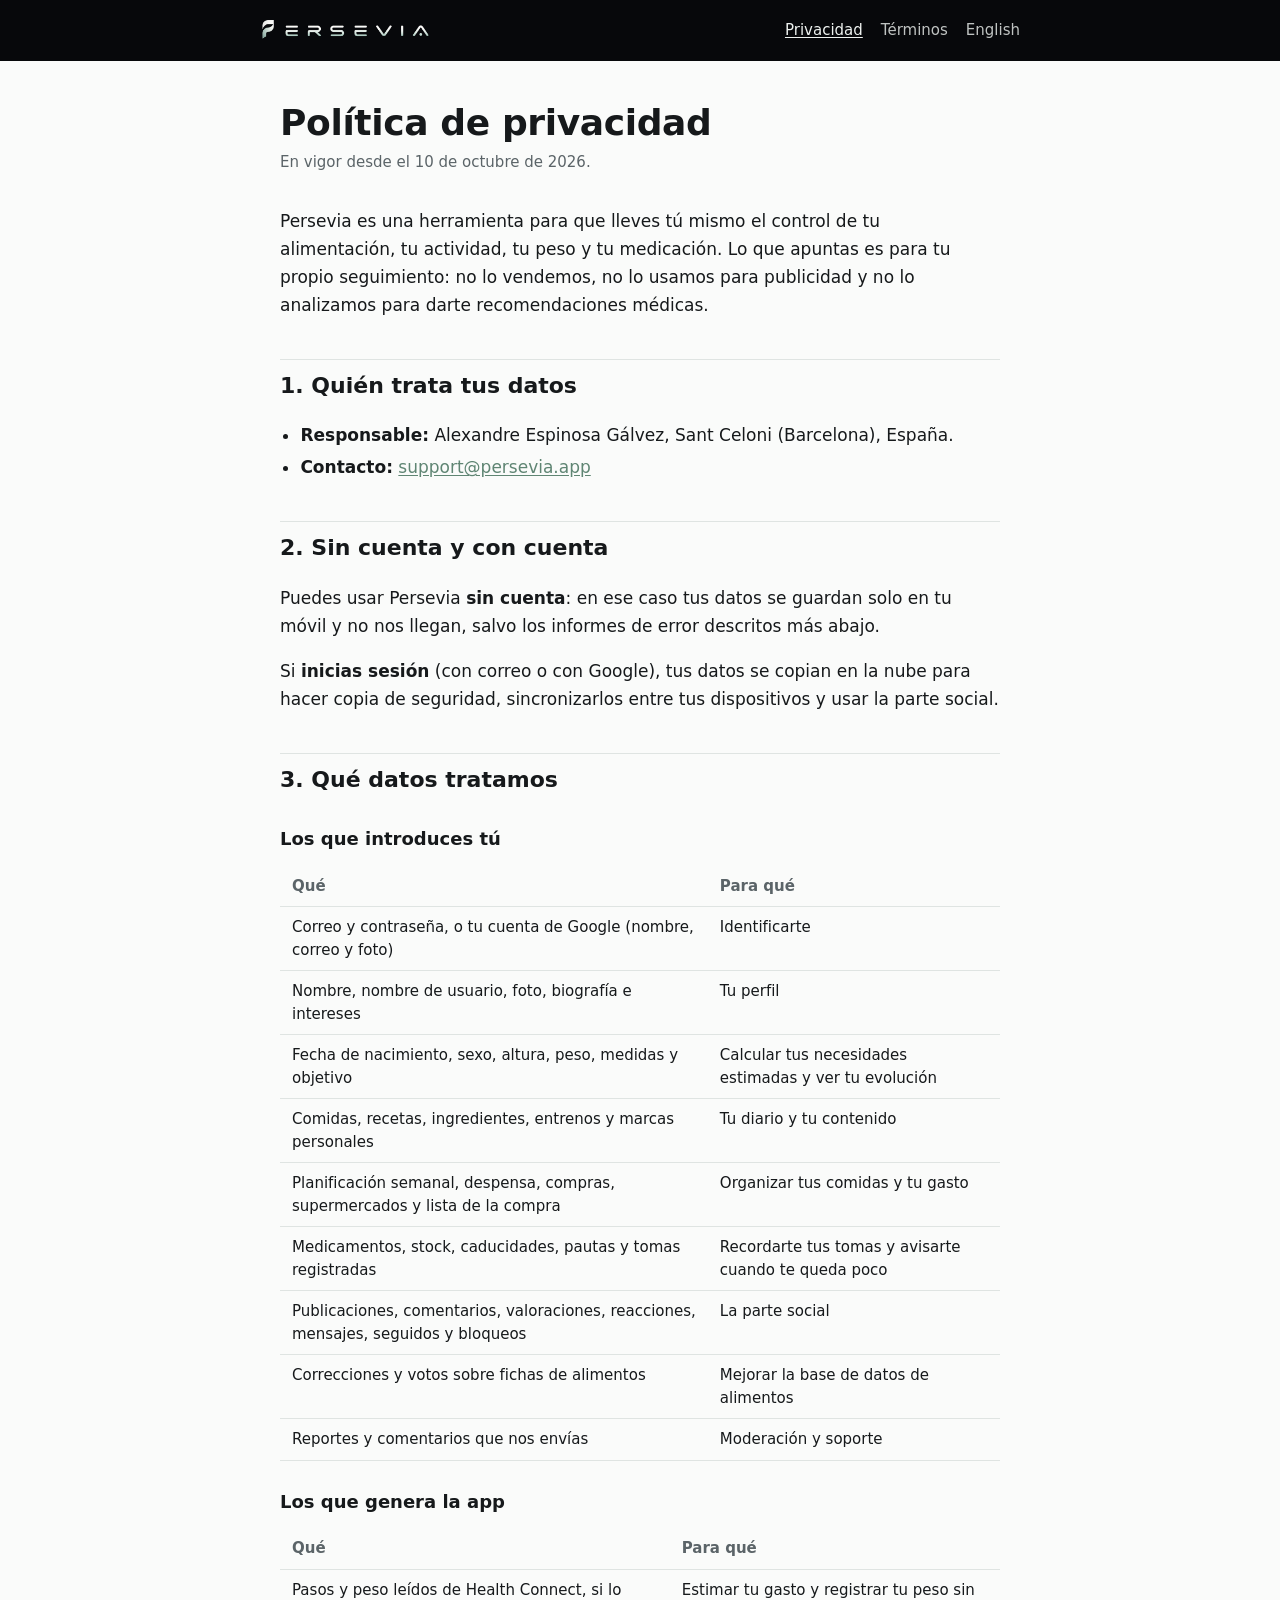
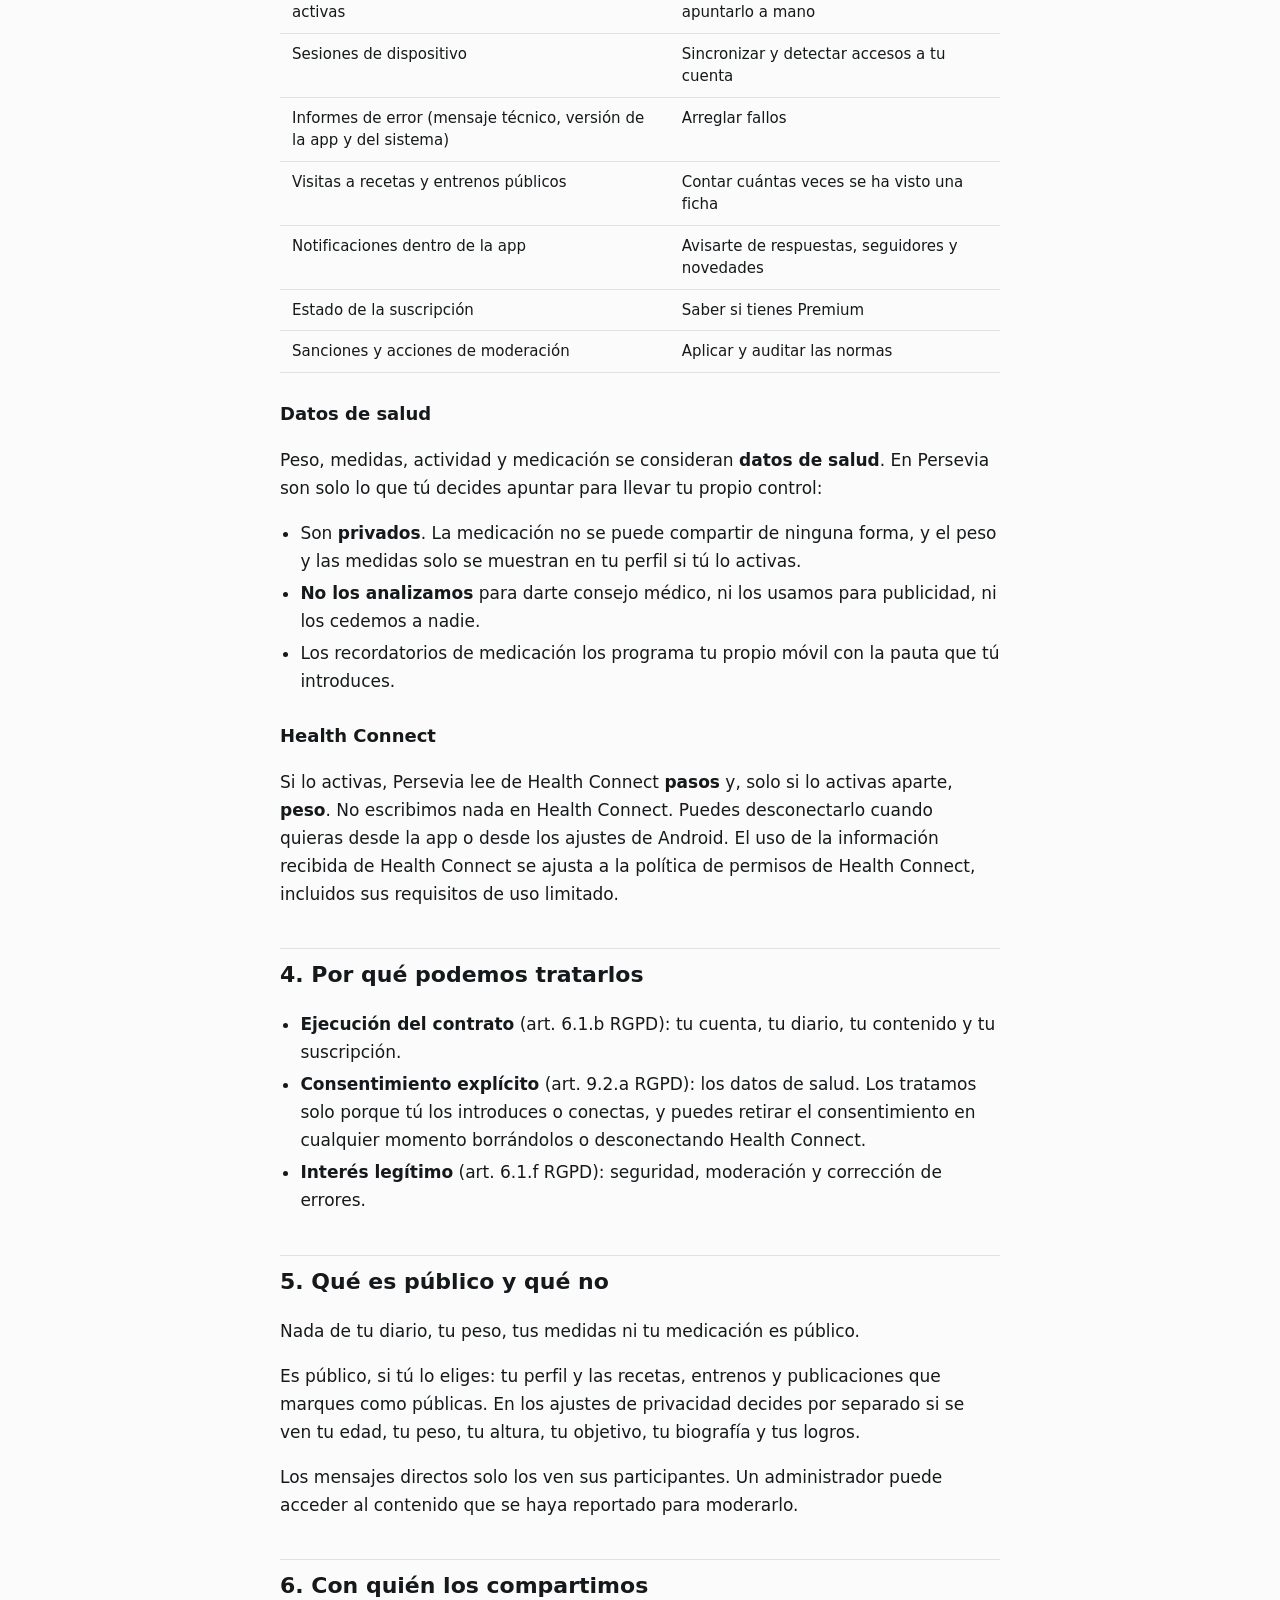
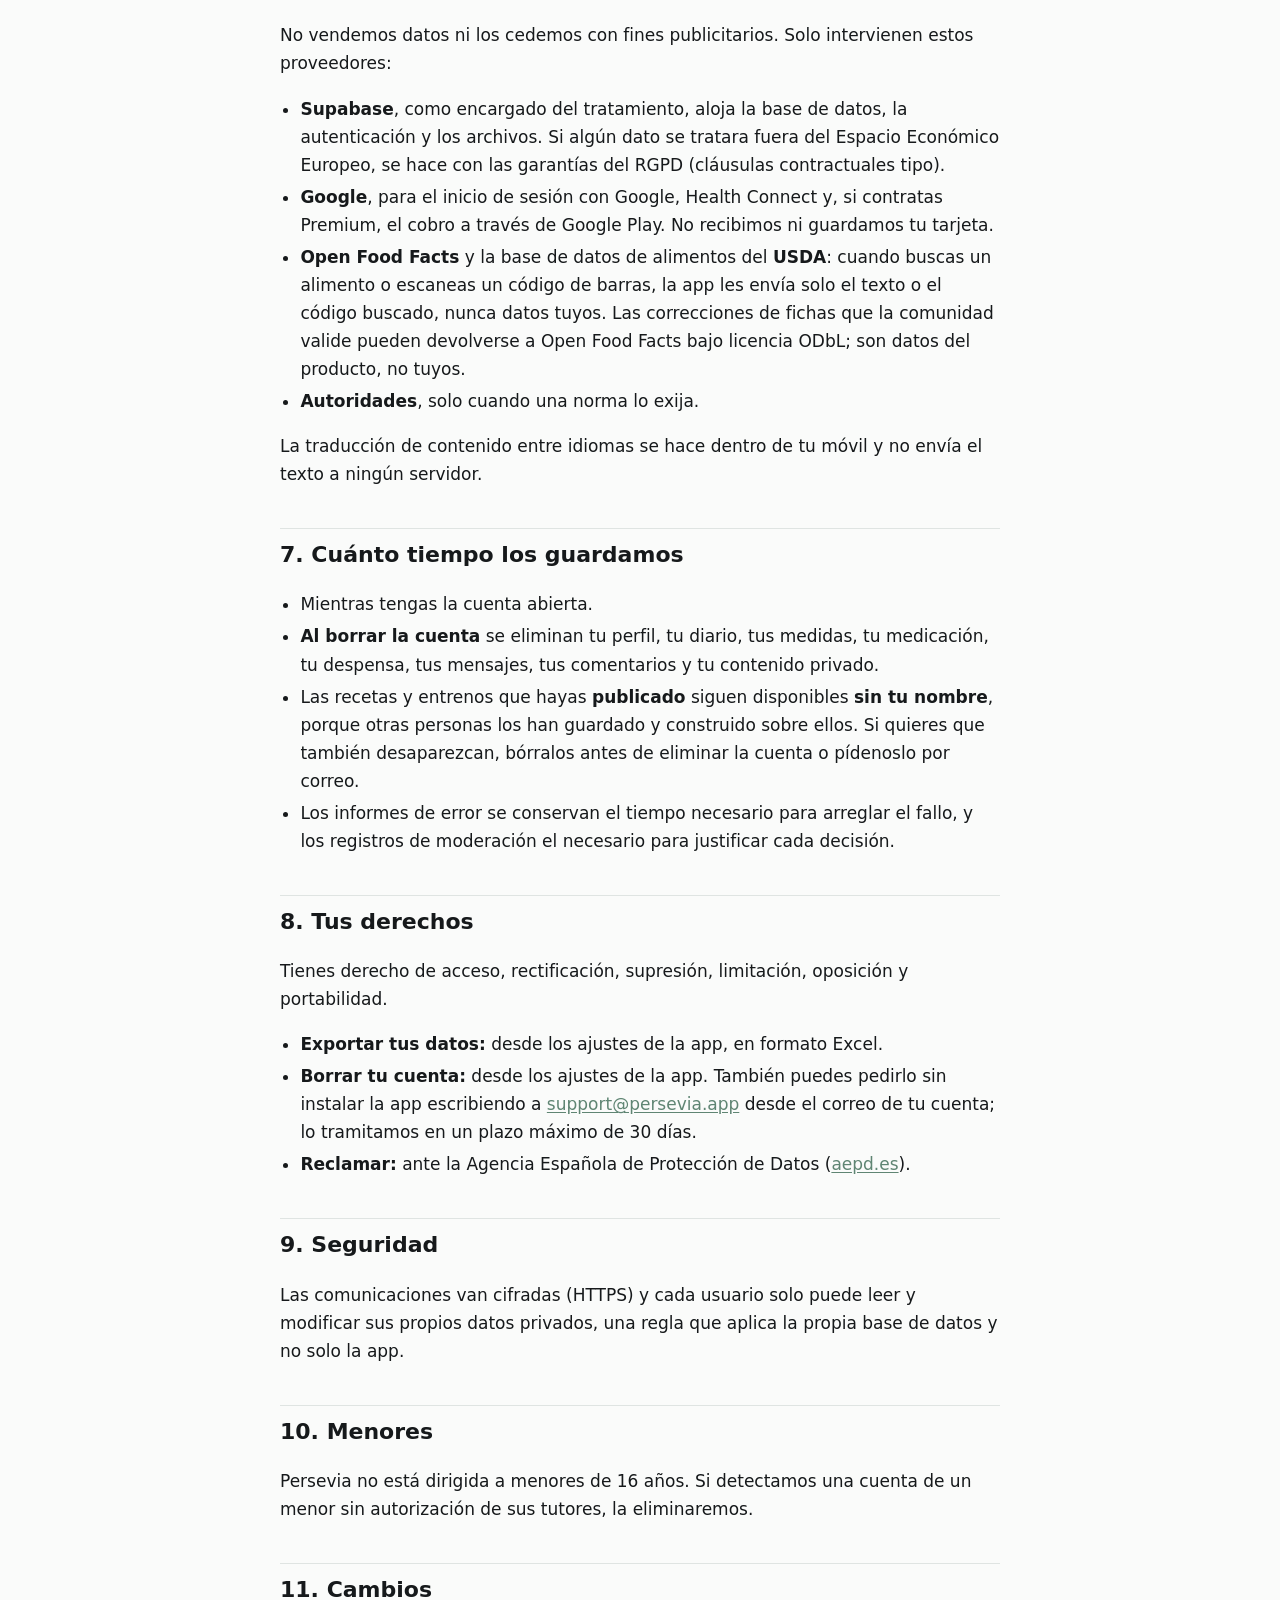
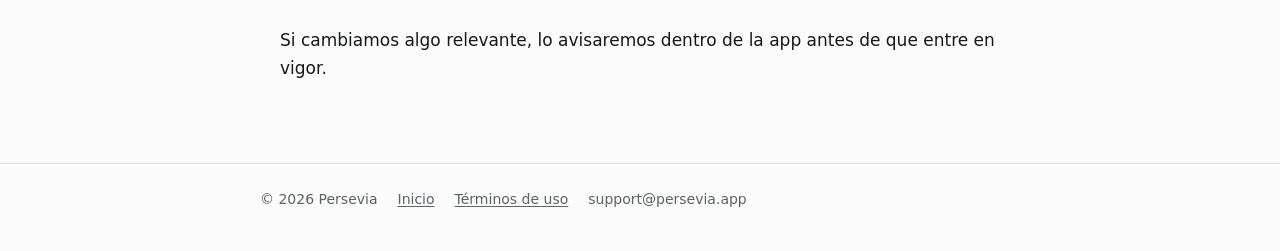
==== privacidad/index.html @ b507221a "Persevia website: home, privacy policy and terms (es/en) Co-Authored-By: Claude Opus 5.5 (1M context" ====
<!doctype html>
<html lang="es">
<head>
<meta charset="utf-8">
<meta name="viewport" content="width=device-width, initial-scale=1">
<title>Política de privacidad · Persevia</title>
<meta name="description" content="Qué datos trata Persevia, para qué, con quién y cómo ejercer tus derechos.">
<link rel="icon" href="../assets/favicon-32.png" sizes="32x32">
<link rel="apple-touch-icon" href="../assets/apple-touch-icon.png">
<link rel="alternate" hreflang="en" href="https://persevia.app/en/privacy/">
<link rel="stylesheet" href="../assets/style.css">
</head>
<body>
<header class="top"><div class="top-inner">
  <a href="../"><img src="../assets/logo.png" alt="Persevia"></a>
  <nav>
    <a href="./" aria-current="page">Privacidad</a>
    <a href="../terminos/">Términos</a>
    <a href="../en/privacy/" hreflang="en" lang="en">English</a>
  </nav>
</div></header>

<main class="doc">
  <h1>Política de privacidad</h1>
  <p class="meta">En vigor desde el 10 de octubre de 2026.</p>

  <p>Persevia es una herramienta para que lleves tú mismo el control de tu alimentación, tu actividad, tu peso y tu medicación. Lo que apuntas es para tu propio seguimiento: no lo vendemos, no lo usamos para publicidad y no lo analizamos para darte recomendaciones médicas.</p>

  <h2>1. Quién trata tus datos</h2>
  <ul>
    <li><strong>Responsable:</strong> Alexandre Espinosa Gálvez, Sant Celoni (Barcelona), España.</li>
    <li><strong>Contacto:</strong> <a href="mailto:support@persevia.app">support@persevia.app</a></li>
  </ul>

  <h2>2. Sin cuenta y con cuenta</h2>
  <p>Puedes usar Persevia <strong>sin cuenta</strong>: en ese caso tus datos se guardan solo en tu móvil y no nos llegan, salvo los informes de error descritos más abajo.</p>
  <p>Si <strong>inicias sesión</strong> (con correo o con Google), tus datos se copian en la nube para hacer copia de seguridad, sincronizarlos entre tus dispositivos y usar la parte social.</p>

  <h2>3. Qué datos tratamos</h2>
  <h3>Los que introduces tú</h3>
  <div class="table-wrap"><table>
    <thead><tr><th>Qué</th><th>Para qué</th></tr></thead>
    <tbody>
      <tr><td>Correo y contraseña, o tu cuenta de Google (nombre, correo y foto)</td><td>Identificarte</td></tr>
      <tr><td>Nombre, nombre de usuario, foto, biografía e intereses</td><td>Tu perfil</td></tr>
      <tr><td>Fecha de nacimiento, sexo, altura, peso, medidas y objetivo</td><td>Calcular tus necesidades estimadas y ver tu evolución</td></tr>
      <tr><td>Comidas, recetas, ingredientes, entrenos y marcas personales</td><td>Tu diario y tu contenido</td></tr>
      <tr><td>Planificación semanal, despensa, compras, supermercados y lista de la compra</td><td>Organizar tus comidas y tu gasto</td></tr>
      <tr><td>Medicamentos, stock, caducidades, pautas y tomas registradas</td><td>Recordarte tus tomas y avisarte cuando te queda poco</td></tr>
      <tr><td>Publicaciones, comentarios, valoraciones, reacciones, mensajes, seguidos y bloqueos</td><td>La parte social</td></tr>
      <tr><td>Correcciones y votos sobre fichas de alimentos</td><td>Mejorar la base de datos de alimentos</td></tr>
      <tr><td>Reportes y comentarios que nos envías</td><td>Moderación y soporte</td></tr>
    </tbody>
  </table></div>

  <h3>Los que genera la app</h3>
  <div class="table-wrap"><table>
    <thead><tr><th>Qué</th><th>Para qué</th></tr></thead>
    <tbody>
      <tr><td>Pasos y peso leídos de Health Connect, si lo activas</td><td>Estimar tu gasto y registrar tu peso sin apuntarlo a mano</td></tr>
      <tr><td>Sesiones de dispositivo</td><td>Sincronizar y detectar accesos a tu cuenta</td></tr>
      <tr><td>Informes de error (mensaje técnico, versión de la app y del sistema)</td><td>Arreglar fallos</td></tr>
      <tr><td>Visitas a recetas y entrenos públicos</td><td>Contar cuántas veces se ha visto una ficha</td></tr>
      <tr><td>Notificaciones dentro de la app</td><td>Avisarte de respuestas, seguidores y novedades</td></tr>
      <tr><td>Estado de la suscripción</td><td>Saber si tienes Premium</td></tr>
      <tr><td>Sanciones y acciones de moderación</td><td>Aplicar y auditar las normas</td></tr>
    </tbody>
  </table></div>

  <h3>Datos de salud</h3>
  <p>Peso, medidas, actividad y medicación se consideran <strong>datos de salud</strong>. En Persevia son solo lo que tú decides apuntar para llevar tu propio control:</p>
  <ul>
    <li>Son <strong>privados</strong>. La medicación no se puede compartir de ninguna forma, y el peso y las medidas solo se muestran en tu perfil si tú lo activas.</li>
    <li><strong>No los analizamos</strong> para darte consejo médico, ni los usamos para publicidad, ni los cedemos a nadie.</li>
    <li>Los recordatorios de medicación los programa tu propio móvil con la pauta que tú introduces.</li>
  </ul>

  <h3>Health Connect</h3>
  <p>Si lo activas, Persevia lee de Health Connect <strong>pasos</strong> y, solo si lo activas aparte, <strong>peso</strong>. No escribimos nada en Health Connect. Puedes desconectarlo cuando quieras desde la app o desde los ajustes de Android. El uso de la información recibida de Health Connect se ajusta a la política de permisos de Health Connect, incluidos sus requisitos de uso limitado.</p>

  <h2>4. Por qué podemos tratarlos</h2>
  <ul>
    <li><strong>Ejecución del contrato</strong> (art. 6.1.b RGPD): tu cuenta, tu diario, tu contenido y tu suscripción.</li>
    <li><strong>Consentimiento explícito</strong> (art. 9.2.a RGPD): los datos de salud. Los tratamos solo porque tú los introduces o conectas, y puedes retirar el consentimiento en cualquier momento borrándolos o desconectando Health Connect.</li>
    <li><strong>Interés legítimo</strong> (art. 6.1.f RGPD): seguridad, moderación y corrección de errores.</li>
  </ul>

  <h2>5. Qué es público y qué no</h2>
  <p>Nada de tu diario, tu peso, tus medidas ni tu medicación es público.</p>
  <p>Es público, si tú lo eliges: tu perfil y las recetas, entrenos y publicaciones que marques como públicas. En los ajustes de privacidad decides por separado si se ven tu edad, tu peso, tu altura, tu objetivo, tu biografía y tus logros.</p>
  <p>Los mensajes directos solo los ven sus participantes. Un administrador puede acceder al contenido que se haya reportado para moderarlo.</p>

  <h2>6. Con quién los compartimos</h2>
  <p>No vendemos datos ni los cedemos con fines publicitarios. Solo intervienen estos proveedores:</p>
  <ul>
    <li><strong>Supabase</strong>, como encargado del tratamiento, aloja la base de datos, la autenticación y los archivos. Si algún dato se tratara fuera del Espacio Económico Europeo, se hace con las garantías del RGPD (cláusulas contractuales tipo).</li>
    <li><strong>Google</strong>, para el inicio de sesión con Google, Health Connect y, si contratas Premium, el cobro a través de Google Play. No recibimos ni guardamos tu tarjeta.</li>
    <li><strong>Open Food Facts</strong> y la base de datos de alimentos del <strong>USDA</strong>: cuando buscas un alimento o escaneas un código de barras, la app les envía solo el texto o el código buscado, nunca datos tuyos. Las correcciones de fichas que la comunidad valide pueden devolverse a Open Food Facts bajo licencia ODbL; son datos del producto, no tuyos.</li>
    <li><strong>Autoridades</strong>, solo cuando una norma lo exija.</li>
  </ul>
  <p>La traducción de contenido entre idiomas se hace dentro de tu móvil y no envía el texto a ningún servidor.</p>

  <h2>7. Cuánto tiempo los guardamos</h2>
  <ul>
    <li>Mientras tengas la cuenta abierta.</li>
    <li><strong>Al borrar la cuenta</strong> se eliminan tu perfil, tu diario, tus medidas, tu medicación, tu despensa, tus mensajes, tus comentarios y tu contenido privado.</li>
    <li>Las recetas y entrenos que hayas <strong>publicado</strong> siguen disponibles <strong>sin tu nombre</strong>, porque otras personas los han guardado y construido sobre ellos. Si quieres que también desaparezcan, bórralos antes de eliminar la cuenta o pídenoslo por correo.</li>
    <li>Los informes de error se conservan el tiempo necesario para arreglar el fallo, y los registros de moderación el necesario para justificar cada decisión.</li>
  </ul>

  <h2>8. Tus derechos</h2>
  <p>Tienes derecho de acceso, rectificación, supresión, limitación, oposición y portabilidad.</p>
  <ul>
    <li><strong>Exportar tus datos:</strong> desde los ajustes de la app, en formato Excel.</li>
    <li><strong>Borrar tu cuenta:</strong> desde los ajustes de la app. También puedes pedirlo sin instalar la app escribiendo a <a href="mailto:support@persevia.app">support@persevia.app</a> desde el correo de tu cuenta; lo tramitamos en un plazo máximo de 30 días.</li>
    <li><strong>Reclamar:</strong> ante la Agencia Española de Protección de Datos (<a href="https://www.aepd.es">aepd.es</a>).</li>
  </ul>

  <h2>9. Seguridad</h2>
  <p>Las comunicaciones van cifradas (HTTPS) y cada usuario solo puede leer y modificar sus propios datos privados, una regla que aplica la propia base de datos y no solo la app.</p>

  <h2>10. Menores</h2>
  <p>Persevia no está dirigida a menores de 16 años. Si detectamos una cuenta de un menor sin autorización de sus tutores, la eliminaremos.</p>

  <h2>11. Cambios</h2>
  <p>Si cambiamos algo relevante, lo avisaremos dentro de la app antes de que entre en vigor.</p>
</main>

<footer><div class="inner">
  <span>© 2026 Persevia</span>
  <a href="../">Inicio</a>
  <a href="../terminos/">Términos de uso</a>
  <span>support@persevia.app</span>
</div></footer>
</body>
</html>
---- assets/style.css ----
:root {
  --ink: #16191b;
  --muted: #5b6468;
  --line: #dfe4e2;
  --bg: #fafbfa;
  --card: #ffffff;
  --sage: #5f8573;
  --sage-soft: #e7efeb;
  --head: #07080b;
  --head-ink: #eef2f0;
  color-scheme: light;
}
@media (prefers-color-scheme: dark) {
  :root {
    --ink: #e7ecea;
    --muted: #9aa5a1;
    --line: #262c2b;
    --bg: #0d0f11;
    --card: #14181a;
    --sage: #8fb3a1;
    --sage-soft: #1a2420;
    color-scheme: dark;
  }
}

* { box-sizing: border-box; }
html { -webkit-text-size-adjust: 100%; }
body {
  margin: 0;
  background: var(--bg);
  color: var(--ink);
  font: 17px/1.65 system-ui, -apple-system, "Segoe UI", Roboto, "Helvetica Neue", Arial, sans-serif;
}
a { color: var(--sage); text-underline-offset: 2px; }
a:hover { text-decoration-thickness: 2px; }

.top {
  background: var(--head);
  color: var(--head-ink);
  padding: 18px 20px;
}
.top-inner {
  max-width: 760px;
  margin: 0 auto;
  display: flex;
  align-items: center;
  justify-content: space-between;
  gap: 16px;
  flex-wrap: wrap;
}
.top img { height: 22px; width: auto; display: block; }
.top nav { display: flex; gap: 18px; flex-wrap: wrap; font-size: 15px; }
.top nav a { color: var(--head-ink); text-decoration: none; opacity: .8; }
.top nav a:hover, .top nav a[aria-current] { opacity: 1; text-decoration: underline; }

main {
  max-width: 760px;
  margin: 0 auto;
  padding: 40px 20px 64px;
}

.hero { padding: 24px 0 8px; }
.hero h1 { font-size: clamp(30px, 6vw, 44px); line-height: 1.15; margin: 0 0 16px; letter-spacing: -.02em; }
.hero p.lead { font-size: 19px; color: var(--muted); margin: 0 0 24px; max-width: 34em; }
.pill {
  display: inline-block;
  background: var(--sage-soft);
  color: var(--sage);
  border-radius: 999px;
  padding: 4px 12px;
  font-size: 14px;
  font-weight: 600;
  margin-bottom: 18px;
}
.features {
  list-style: none;
  padding: 0;
  margin: 32px 0;
  display: grid;
  grid-template-columns: repeat(auto-fit, minmax(210px, 1fr));
  gap: 14px;
}
.features li {
  background: var(--card);
  border: 1px solid var(--line);
  border-radius: 14px;
  padding: 16px 18px;
}
.features strong { display: block; margin-bottom: 4px; }
.features span { color: var(--muted); font-size: 15px; line-height: 1.5; }

.doc h1 { font-size: clamp(28px, 5vw, 36px); line-height: 1.2; margin: 0 0 6px; letter-spacing: -.01em; }
.doc .meta { color: var(--muted); font-size: 15px; margin: 0 0 32px; }
.doc h2 { font-size: 22px; margin: 40px 0 10px; padding-top: 8px; border-top: 1px solid var(--line); }
.doc h3 { font-size: 18px; margin: 26px 0 8px; }
.doc ul { padding-left: 1.2em; }
.doc li { margin: 4px 0; }
.note {
  background: var(--sage-soft);
  border-radius: 12px;
  padding: 14px 18px;
  margin: 20px 0;
}
.table-wrap { overflow-x: auto; margin: 12px 0 20px; }
table { border-collapse: collapse; width: 100%; font-size: 15px; line-height: 1.5; }
th, td { text-align: left; padding: 9px 12px; border-bottom: 1px solid var(--line); vertical-align: top; }
th { font-weight: 600; color: var(--muted); white-space: nowrap; }

footer {
  border-top: 1px solid var(--line);
  color: var(--muted);
  font-size: 14px;
  padding: 24px 20px 40px;
}
footer .inner { max-width: 760px; margin: 0 auto; display: flex; gap: 8px 20px; flex-wrap: wrap; }
footer a { color: var(--muted); }
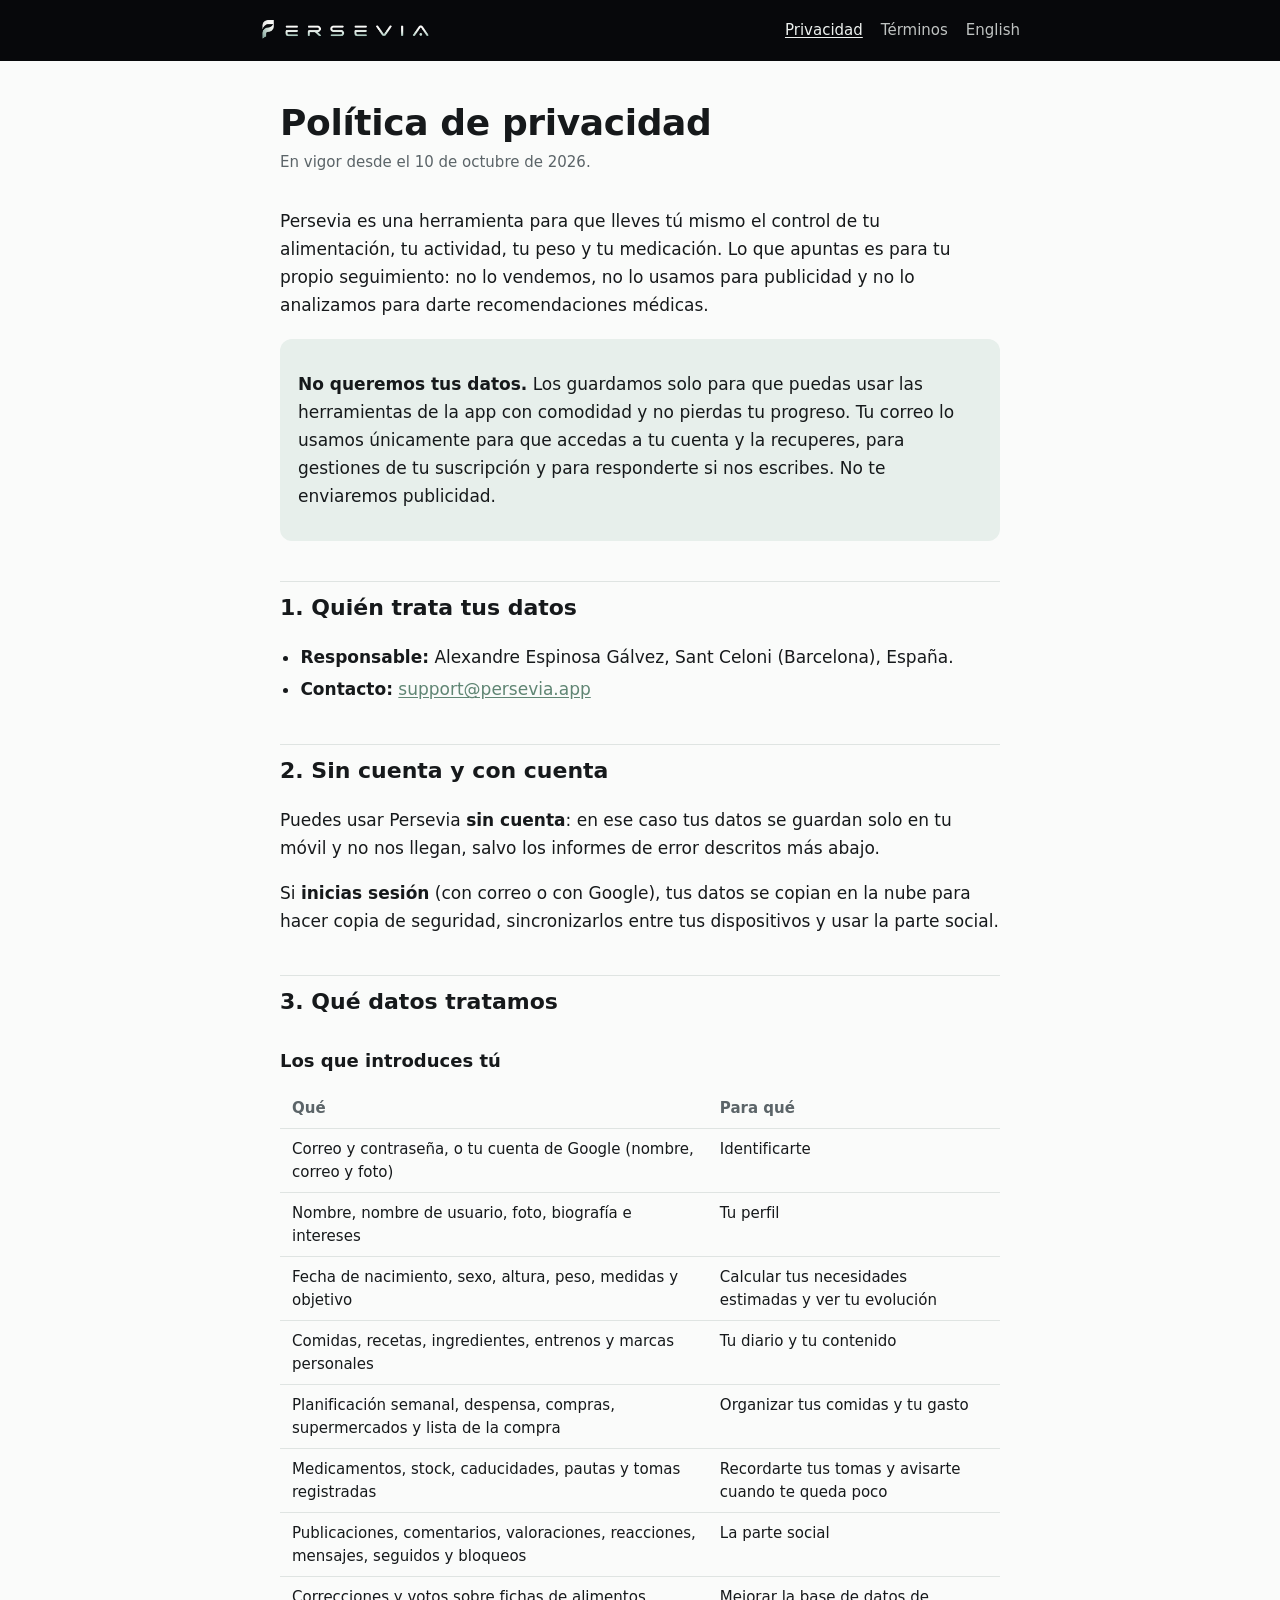
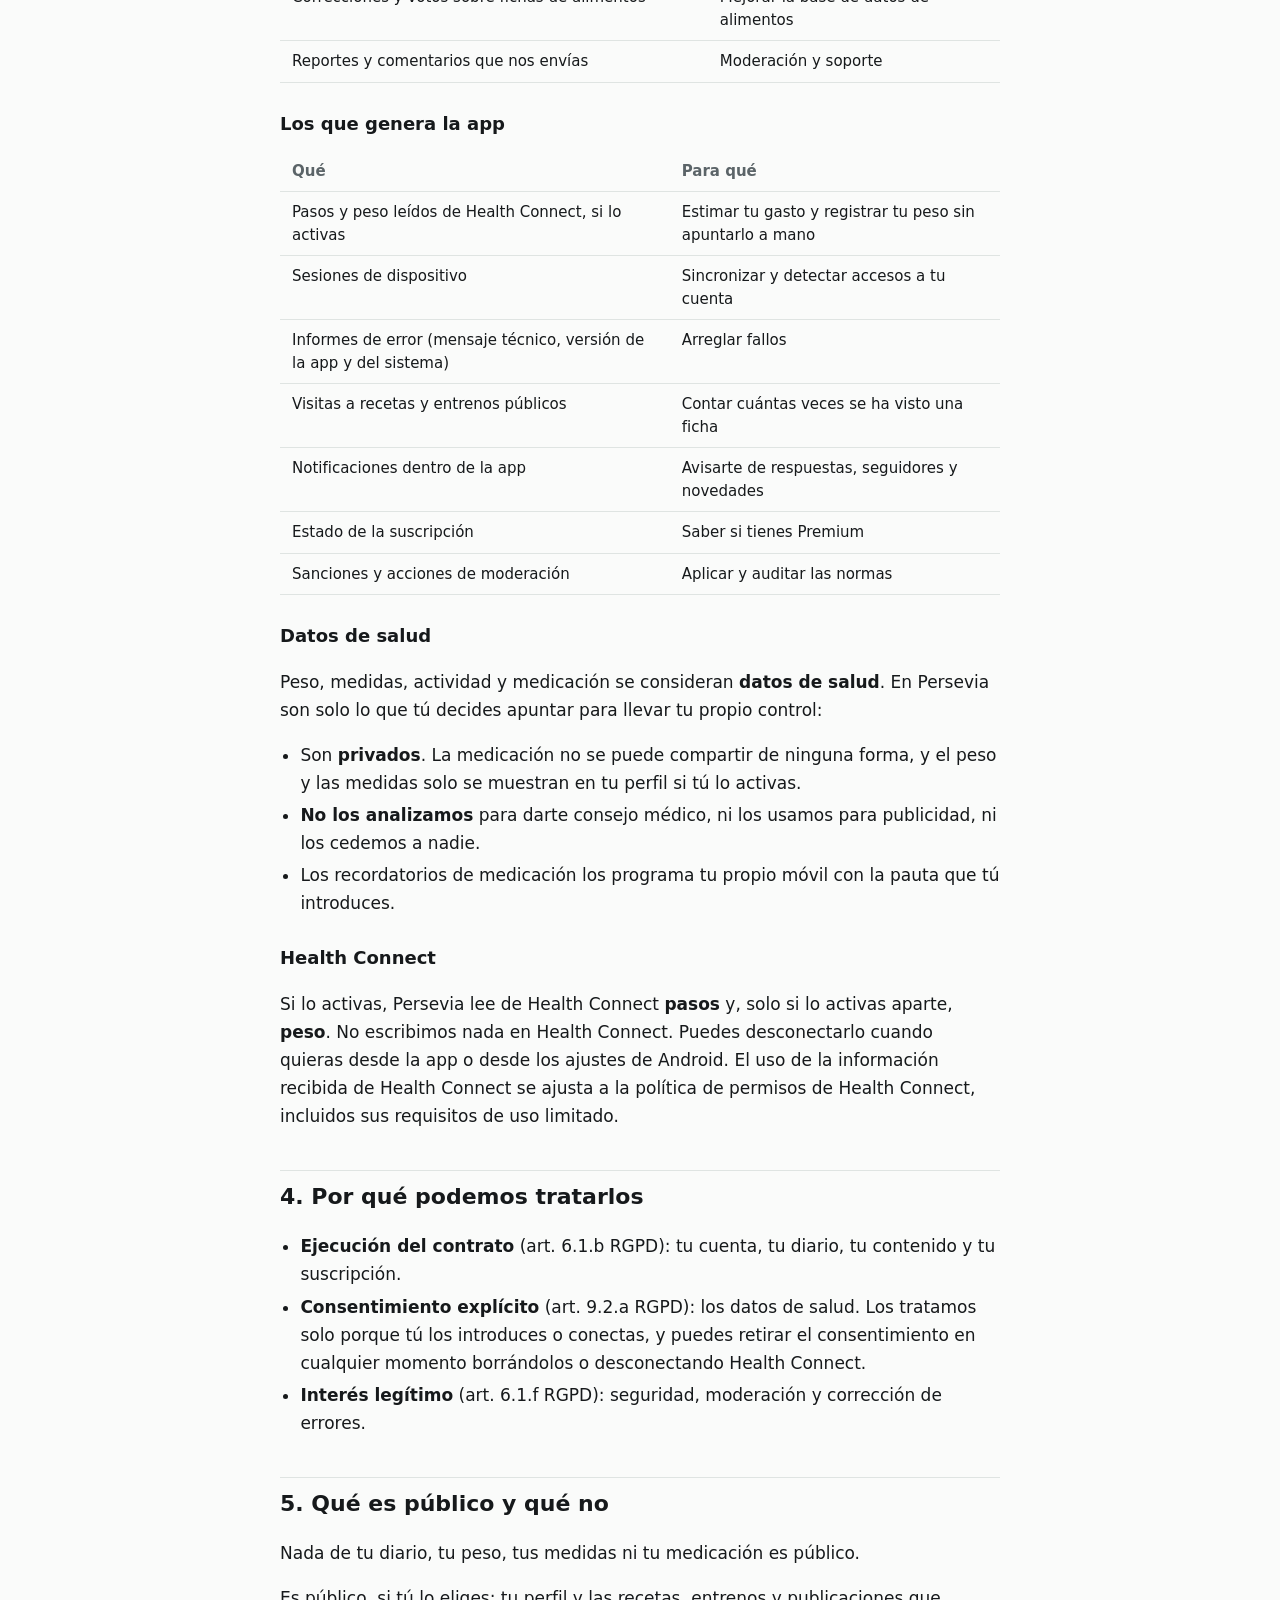
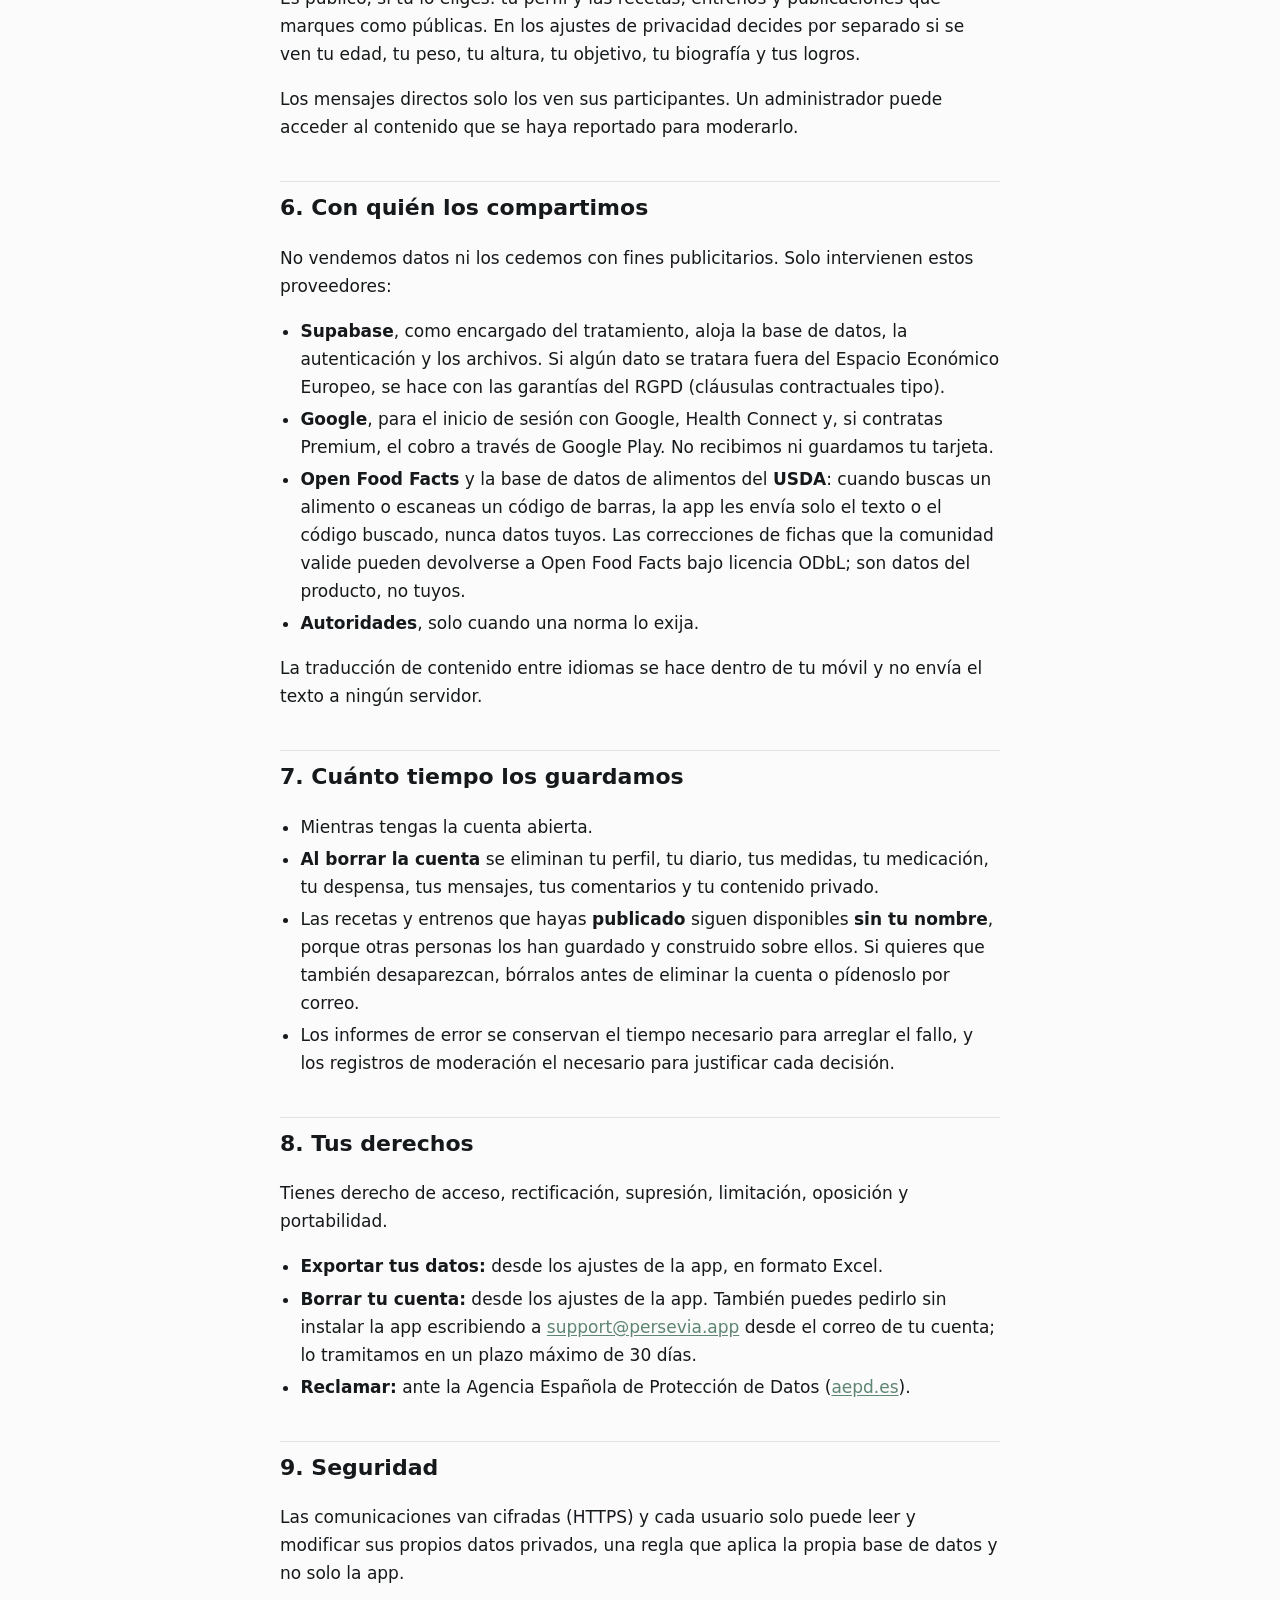
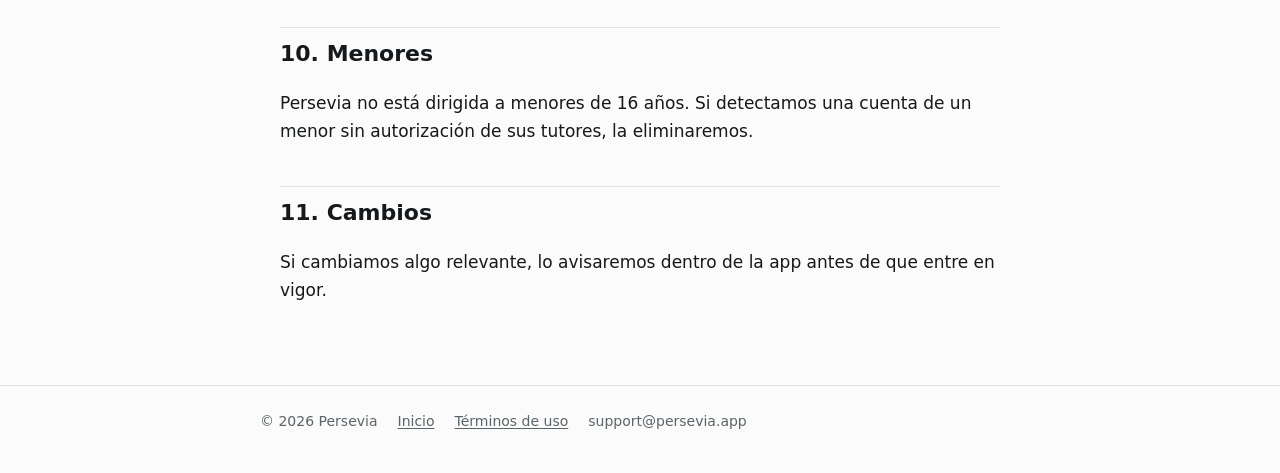
==== commit 02ab8998: "State plainly that we store data only for the user and what email is used for Co-Authored-By: Claude" ====
--- a/privacidad/index.html
+++ b/privacidad/index.html
@@ -25,6 +25,9 @@
   <p class="meta">En vigor desde el 10 de octubre de 2026.</p>
 
   <p>Persevia es una herramienta para que lleves tú mismo el control de tu alimentación, tu actividad, tu peso y tu medicación. Lo que apuntas es para tu propio seguimiento: no lo vendemos, no lo usamos para publicidad y no lo analizamos para darte recomendaciones médicas.</p>
+  <div class="note">
+    <p><strong>No queremos tus datos.</strong> Los guardamos solo para que puedas usar las herramientas de la app con comodidad y no pierdas tu progreso. Tu correo lo usamos únicamente para que accedas a tu cuenta y la recuperes, para gestiones de tu suscripción y para responderte si nos escribes. No te enviaremos publicidad.</p>
+  </div>
 
   <h2>1. Quién trata tus datos</h2>
   <ul>
